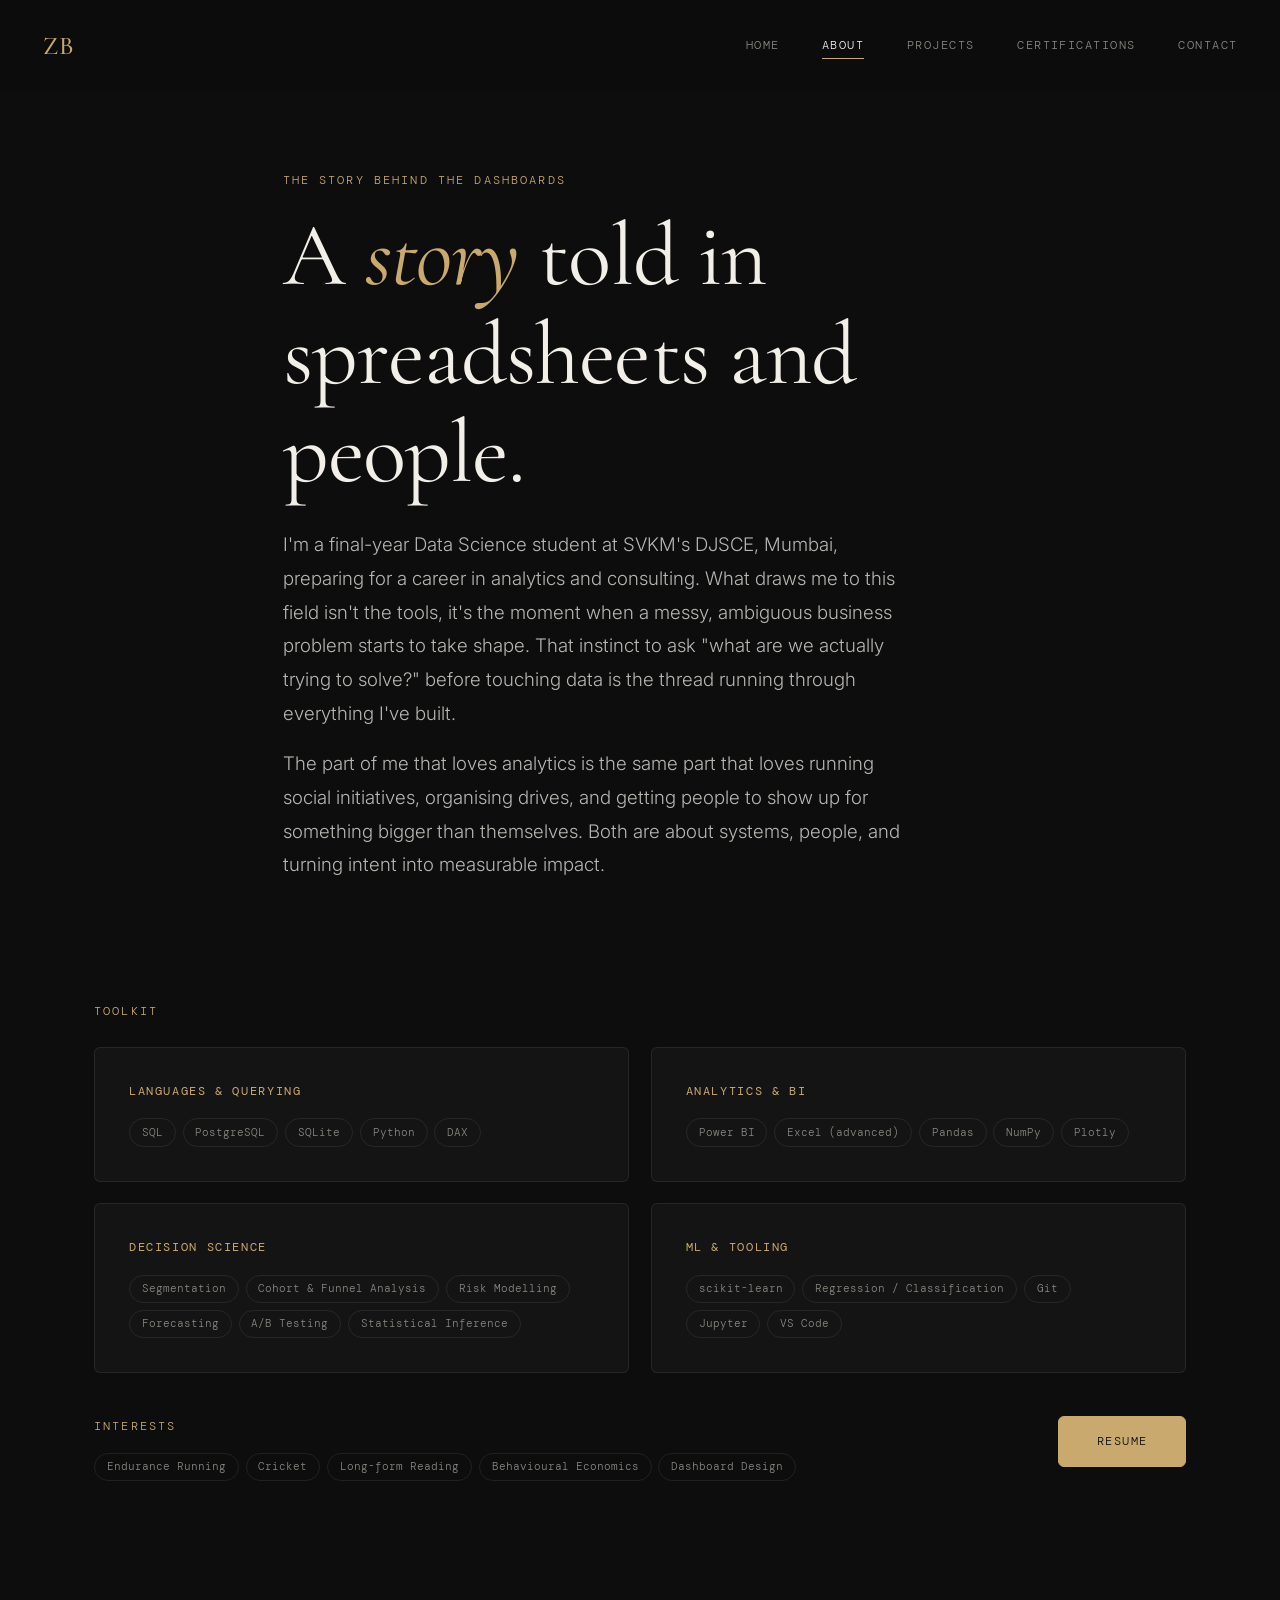
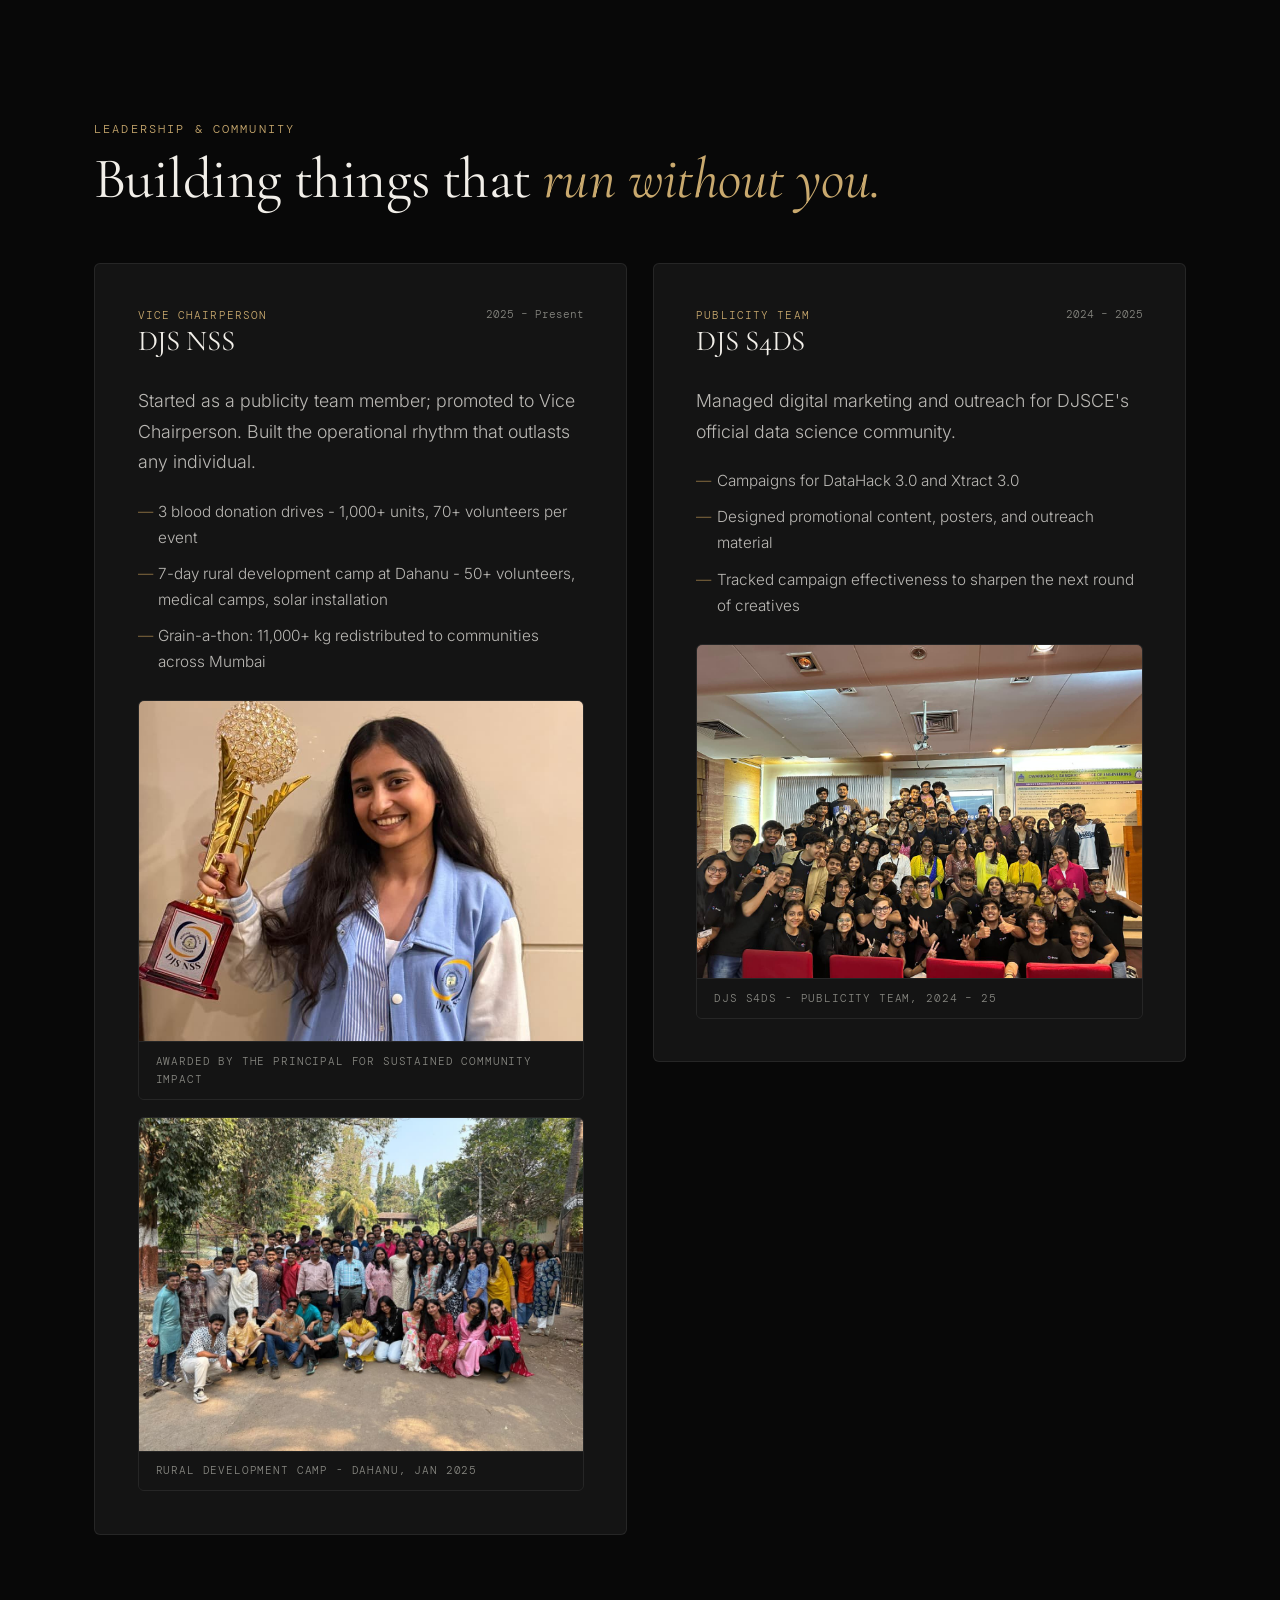
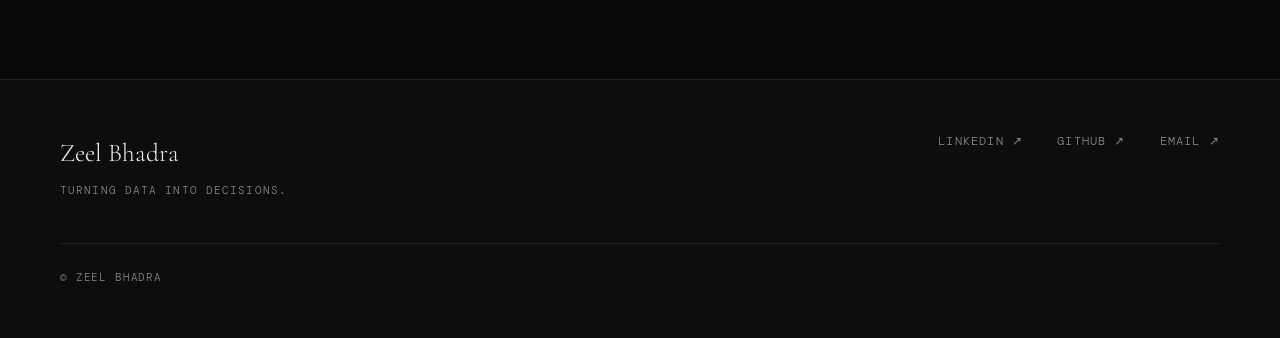
==== pages/about.html @ 563c3c5a "portfolio" ====
<!DOCTYPE html>
<html lang="en">
<head>
  <meta charset="UTF-8" />
  <meta name="viewport" content="width=device-width, initial-scale=1.0" />
  <title>About</title>
  <meta name="description" content="The story behind the dashboards — data analytics, consulting, and the people-side of leadership." />
  <link rel="preconnect" href="https://fonts.googleapis.com" />
  <link rel="preconnect" href="https://fonts.gstatic.com" crossorigin />
  <link href="https://fonts.googleapis.com/css2?family=Cormorant+Garamond:ital,wght@0,300;0,400;0,500;0,600;1,300;1,400&family=Inter:wght@300;400;500&family=DM+Mono:wght@300;400&display=swap" rel="stylesheet" />
  <link rel="stylesheet" href="../css/style.css" />
</head>
<body>

  <nav class="nav" id="nav">
    <a href="../index.html" class="nav-logo">ZB</a>
    <div class="nav-links">
      <a href="../index.html" class="nav-link">Home</a>
      <a href="about.html" class="nav-link active">About</a>
      <a href="projects.html" class="nav-link">Projects</a>
      <a href="certifications.html" class="nav-link">Certifications</a>
      <a href="contact.html" class="nav-link">Contact</a>
    </div>
    <button class="nav-toggle" id="navToggle" aria-label="Menu">
      <span></span><span></span><span></span>
    </button>
  </nav>

  <div class="mobile-menu" id="mobileMenu">
    <a href="../index.html">Home</a>
    <a href="about.html">About</a>
    <a href="projects.html">Projects</a>
    <a href="certifications.html">Certifications</a>
    <a href="contact.html">Contact</a>
  </div>

  <!-- PAGE HERO -->
  <div class="page-hero">
    <p class="eyebrow page-hero-eyebrow">The story behind the dashboards</p>
    <h1>A <em>story</em> told in<br/>spreadsheets and people.</h1>
    <p class="lead" style="margin-top:1.5rem;">I'm a final-year Data Science student at SVKM's DJSCE, Mumbai, preparing for a career in analytics and consulting. What draws me to this field isn't the tools, it's the moment when a messy, ambiguous business problem starts to take shape. That instinct to ask "what are we actually trying to solve?" before touching data is the thread running through everything I've built.</p>
    <p class="lead" style="margin-top:1rem;">The part of me that loves analytics is the same part that loves running social initiatives, organising drives, and getting people to show up for something bigger than themselves. Both are about systems, people, and turning intent into measurable impact.</p>
  </div>

  <!-- SKILLS -->
  <section class="section" style="padding-top:0;">
    <div class="container">

      <div class="skills-section-cards reveal">
        <p class="eyebrow" style="margin-bottom:1.5rem;">Toolkit</p>
        <div class="skills-cards-grid">
          <div class="skills-card">
            <h4 class="skills-card-title">Languages & Querying</h4>
            <div class="skill-tags">
              <span class="skill-tag">SQL</span>
              <span class="skill-tag">PostgreSQL</span>
              <span class="skill-tag">SQLite</span>
              <span class="skill-tag">Python</span>
              <span class="skill-tag">DAX</span>
            </div>
          </div>
          <div class="skills-card">
            <h4 class="skills-card-title">Analytics & BI</h4>
            <div class="skill-tags">
              <span class="skill-tag">Power BI</span>
              <span class="skill-tag">Excel (advanced)</span>
              <span class="skill-tag">Pandas</span>
              <span class="skill-tag">NumPy</span>
              <span class="skill-tag">Plotly</span>
            </div>
          </div>
          <div class="skills-card">
            <h4 class="skills-card-title">Decision Science</h4>
            <div class="skill-tags">
              <span class="skill-tag">Segmentation</span>
              <span class="skill-tag">Cohort & Funnel Analysis</span>
              <span class="skill-tag">Risk Modelling</span>
              <span class="skill-tag">Forecasting</span>
              <span class="skill-tag">A/B Testing</span>
              <span class="skill-tag">Statistical Inference</span>
            </div>
          </div>
          <div class="skills-card">
            <h4 class="skills-card-title">ML & Tooling</h4>
            <div class="skill-tags">
              <span class="skill-tag">scikit-learn</span>
              <span class="skill-tag">Regression / Classification</span>
              <span class="skill-tag">Git</span>
              <span class="skill-tag">Jupyter</span>
              <span class="skill-tag">VS Code</span>
            </div>
          </div>
        </div>
      </div>

      <!-- INTERESTS + RESUME -->
      <div class="about-interests-row reveal" style="margin-top:2.5rem;">
        <div>
          <p class="eyebrow" style="margin-bottom:1rem;">Interests</p>
          <div class="skill-tags">
            <span class="skill-tag">Endurance Running</span>
            <span class="skill-tag">Cricket</span>
            <span class="skill-tag">Long-form Reading</span>
            <span class="skill-tag">Behavioural Economics</span>
            <span class="skill-tag">Dashboard Design</span>
          </div>
        </div>
        <div class="about-resume-inline">
          <a href="../assets/zeel_resume_zs_daa.pdf" download class="btn-primary">Resume</a>
        </div>
      </div>

    </div>
  </section>

  <!-- LEADERSHIP -->
  <section class="section section-dark">
    <div class="container">
      <p class="eyebrow" style="margin-bottom:0.5rem;">Leadership & Community</p>
      <h2 style="margin-bottom:3rem;">Building things that <em>run without you.</em></h2>

      <!-- NSS + S4DS SIDE BY SIDE -->
      <div class="leadership-side-by-side reveal">

        <!-- NSS -->
        <div class="leadership-card">
          <div class="leadership-card-header">
            <div>
              <div class="leadership-role">Vice Chairperson</div>
              <h3>DJS NSS</h3>
            </div>
            <span class="leadership-period">2025 – Present</span>
          </div>
          <p style="margin-bottom:1.25rem;">Started as a publicity team member; promoted to Vice Chairperson. Built the operational rhythm that outlasts any individual.</p>
          <ul>
            <li>3 blood donation drives - 1,000+ units, 70+ volunteers per event</li>
            <li>7-day rural development camp at Dahanu - 50+ volunteers, medical camps, solar installation</li>
            <li>Grain-a-thon: 11,000+ kg redistributed to communities across Mumbai</li>
          </ul>
          <div class="leadership-photo-wrap" style="margin-top:1.5rem;">
            <img src="../assets/award_nss.jpg" alt="NSS Award" class="leadership-photo" onerror="this.parentElement.style.display='none'" />
            <p class="leadership-photo-caption">Awarded by the Principal for sustained community impact</p>
          </div>
          <div class="leadership-photo-wrap" style="margin-top:1rem;">
            <img src="../assets/nss_group.jpg" alt="NSS Camp, Dahanu" class="leadership-photo" onerror="this.parentElement.style.display='none'" />
            <p class="leadership-photo-caption">Rural development camp - Dahanu, Jan 2025</p>
          </div>
        </div>

        <!-- S4DS -->
        <div class="leadership-card">
          <div class="leadership-card-header">
            <div>
              <div class="leadership-role">Publicity Team</div>
              <h3>DJS S4DS</h3>
            </div>
            <span class="leadership-period">2024 – 2025</span>
          </div>
          <p style="margin-bottom:1.25rem;">Managed digital marketing and outreach for DJSCE's official data science community.</p>
          <ul>
            <li>Campaigns for DataHack 3.0 and Xtract 3.0</li>
            <li>Designed promotional content, posters, and outreach material</li>
            <li>Tracked campaign effectiveness to sharpen the next round of creatives</li>
          </ul>
          <div class="leadership-photo-wrap" style="margin-top:1.5rem;">
            <img src="../assets/s4ds_group.jpg" alt="DJS S4DS Team" class="leadership-photo" onerror="this.parentElement.style.display='none'" />
            <p class="leadership-photo-caption">DJS S4DS - Publicity team, 2024 – 25</p>
          </div>
        </div>

      </div>
    </div>
  </section>

  <!-- FOOTER -->
  <footer class="footer">
    <div class="footer-inner">
      <div class="footer-left">
        <p class="footer-logo">Zeel Bhadra</p>
        <p class="footer-tagline">Turning data into decisions.</p>
      </div>
      <div class="footer-links">
        <a href="https://linkedin.com/in/zeelbhadra" target="_blank">LinkedIn ↗</a>
        <a href="https://github.com/zeelbhadra" target="_blank">GitHub ↗</a>
        <a href="mailto:zeelbhadra999@gmail.com">Email ↗</a>
      </div>
    </div>
    <p class="footer-copy">© Zeel Bhadra</p>
  </footer>

  <script src="../js/main.js"></script>
</body>
</html>
---- css/style.css ----
/* ===================================
   ZEEL BHADRA — PORTFOLIO STYLESHEET
   Design: Dark editorial, Cormorant serif headlines, DM Sans body
   Signature: Animated text underline strokes + floating stat tags
   =================================== */

/* --- RESET & ROOT --- */
*, *::before, *::after { box-sizing: border-box; margin: 0; padding: 0; }
:root {
  --bg:        #0d0d0d;
  --bg-card:   #141414;
  --bg-dark:   #080808;
  --surface:   #1a1a1a;
  --border:    rgba(255,255,255,0.08);
  --border-md: rgba(255,255,255,0.14);
  --gold:      #c9a96e;
  --gold-dim:  #8a6f42;
  --white:     #f2efe9;
  --muted:     #888882;
  --accent:    #c9a96e;
  --ff-serif:  'Cormorant Garamond', Georgia, serif;
  --ff-sans:   'DM Sans', system-ui, sans-serif;
  --ff-mono:   'DM Mono', monospace;
  --r:         6px;
  --transition: 0.35s cubic-bezier(0.4,0,0.2,1);
}
html { scroll-behavior: smooth; font-size: 16px; }
body {
  background: var(--bg);
  color: var(--white);
  font-family: var(--ff-sans);
  font-weight: 300;
  line-height: 1.7;
  overflow-x: hidden;
}
a { color: inherit; text-decoration: none; }
img { max-width: 100%; display: block; }
em { font-style: italic; color: var(--gold); }

/* --- SCROLLBAR --- */
::-webkit-scrollbar { width: 4px; }
::-webkit-scrollbar-track { background: var(--bg); }
::-webkit-scrollbar-thumb { background: var(--gold-dim); border-radius: 2px; }

/* --- TYPOGRAPHY --- */
h1, h2, h3 { font-family: var(--ff-serif); font-weight: 400; line-height: 1.1; letter-spacing: -0.01em; }
h1 { font-size: clamp(3.2rem, 7vw, 6rem); }
h2 { font-size: clamp(2rem, 4.5vw, 3.8rem); }
h3 { font-size: clamp(1.2rem, 2.5vw, 1.7rem); }
p { font-size: 1rem; color: rgba(242,239,233,0.75); }
.eyebrow {
  font-family: var(--ff-mono);
  font-size: 0.7rem;
  letter-spacing: 0.18em;
  text-transform: uppercase;
  color: var(--gold);
  margin-bottom: 1rem;
}

/* --- LAYOUT --- */
.container { max-width: 1160px; margin: 0 auto; padding: 0 2rem; }
.section { padding: 7rem 0; }
.section-dark { background: var(--bg-dark); }
.section-header { margin-bottom: 4rem; }
.section-title { margin-top: 0.5rem; }
.section-cta { text-align: center; margin-top: 3.5rem; }

/* --- NAV --- */
.nav {
  position: fixed; top: 0; left: 0; right: 0; z-index: 100;
  display: flex; align-items: center; justify-content: space-between;
  padding: 1.4rem 2.5rem;
  background: rgba(13,13,13,0.85);
  backdrop-filter: blur(12px);
  border-bottom: 1px solid transparent;
  transition: border-color var(--transition), background var(--transition);
}
.nav.scrolled { border-bottom-color: var(--border); }
.nav-logo {
  font-family: var(--ff-serif);
  font-size: 1.5rem;
  letter-spacing: 0.05em;
  color: var(--gold);
  font-weight: 500;
}
.nav-links { display: flex; gap: 2.5rem; align-items: center; }
.nav-link {
  font-family: var(--ff-mono);
  font-size: 0.72rem;
  letter-spacing: 0.12em;
  text-transform: uppercase;
  color: var(--muted);
  transition: color var(--transition);
  position: relative;
}
.nav-link::after {
  content: '';
  position: absolute; bottom: -3px; left: 0; right: 0;
  height: 1px; background: var(--gold);
  transform: scaleX(0); transform-origin: left;
  transition: transform var(--transition);
}
.nav-link:hover, .nav-link.active { color: var(--white); }
.nav-link:hover::after, .nav-link.active::after { transform: scaleX(1); }
.nav-toggle { display: none; flex-direction: column; gap: 5px; background: none; border: none; cursor: pointer; padding: 4px; }
.nav-toggle span { display: block; width: 22px; height: 1px; background: var(--white); transition: var(--transition); }

/* MOBILE MENU */
.mobile-menu {
  display: none; flex-direction: column; gap: 0;
  position: fixed; top: 64px; left: 0; right: 0; z-index: 99;
  background: var(--bg); border-bottom: 1px solid var(--border);
  padding: 1rem 2.5rem 2rem;
  transform: translateY(-120%); transition: transform var(--transition);
}
.mobile-menu.open { transform: translateY(0); display: flex; }
.mobile-menu a {
  font-family: var(--ff-mono); font-size: 0.8rem; letter-spacing: 0.12em;
  text-transform: uppercase; color: var(--muted);
  padding: 1rem 0; border-bottom: 1px solid var(--border);
  transition: color var(--transition);
}
.mobile-menu a:hover { color: var(--white); }

/* --- BUTTONS --- */
.btn-primary, .btn-ghost {
  display: inline-block; padding: 0.85rem 2.2rem;
  font-family: var(--ff-mono); font-size: 0.72rem;
  letter-spacing: 0.12em; text-transform: uppercase;
  transition: all var(--transition); border-radius: var(--r);
  cursor: pointer;
}
.btn-primary {
  background: var(--gold); color: var(--bg);
  border: 1px solid var(--gold);
}
.btn-primary:hover { background: transparent; color: var(--gold); }
.btn-ghost {
  background: transparent; color: var(--white);
  border: 1px solid var(--border-md);
}
.btn-ghost:hover { border-color: var(--gold); color: var(--gold); }

/* --- HERO --- */
.hero {
  min-height: 100vh;
  display: grid;
  grid-template-columns: 1fr auto;
  grid-template-rows: 1fr auto;
  align-items: center;
  padding: 8rem 2.5rem 5rem;
  max-width: 1260px;
  margin: 0 auto;
  gap: 0 5rem;
  position: relative;
}
.hero-content {
  max-width: 640px;
  animation: fadeUp 0.9s ease both;
}
.hero-eyebrow { margin-bottom: 1.5rem; }
.hero-title { margin-bottom: 1.5rem; color: var(--white); }
.hero-title em { font-style: italic; color: var(--gold); }
.hero-sub { font-size: 1.05rem; max-width: 520px; margin-bottom: 2.5rem; line-height: 1.75; }
.hero-cta { display: flex; gap: 1rem; flex-wrap: wrap; }

.hero-image-wrap {
  position: relative;
  animation: fadeUp 1.1s 0.15s ease both;
}
.hero-photo-frame {
  width: 320px !important;
  height: 320px !important;
  border-radius: 50% !important;
  border: 2px solid var(--gold-dim);
  overflow: hidden;
}

.hero-photo {
  width: 100% !important;
  height: 100% !important;
  object-fit: cover;
  object-position: center 40%;
}
.photo-placeholder {
  display: none;
  flex-direction: column; align-items: center; justify-content: center;
  height: 100%; gap: 0.75rem;
}
.photo-placeholder span {
  font-family: var(--ff-serif); font-size: 3rem; color: var(--gold-dim);
}
.photo-placeholder p {
  font-family: var(--ff-mono); font-size: 0.65rem; letter-spacing: 0.1em;
  text-align: center; color: var(--muted); text-transform: uppercase;
}

/* floating tags */
.hero-tag {
  position: absolute;
  font-family: var(--ff-mono); font-size: 0.62rem;
  letter-spacing: 0.1em; text-transform: uppercase;
  background: var(--bg-card); border: 1px solid var(--border-md);
  padding: 0.4rem 0.8rem; border-radius: 100px; white-space: nowrap;
  color: var(--muted);
}
.tag-1 { top: -16px; right: 30px; animation: float 3s ease-in-out infinite; }
.tag-2 { bottom: 60px; right: -20px; animation: float 3.5s 0.5s ease-in-out infinite; }
.tag-3 { bottom: -16px; left: 20px; animation: float 4s 1s ease-in-out infinite; }

/* scroll indicator */
.hero-scroll {
  grid-column: 1 / -1;
  display: flex; align-items: center; gap: 1rem;
  font-family: var(--ff-mono); font-size: 0.62rem;
  letter-spacing: 0.15em; text-transform: uppercase; color: var(--muted);
  padding-top: 2rem;
  animation: fadeIn 1.5s 0.8s ease both;
}
.scroll-line { width: 60px; height: 1px; background: var(--border-md); }

/* --- PILLARS --- */
.pillars { display: grid; grid-template-columns: repeat(3, 1fr); gap: 2rem; }
.pillar {
  padding: 2.5rem; border: 1px solid var(--border);
  border-radius: var(--r); background: var(--bg-card);
  transition: border-color var(--transition), transform var(--transition);
}
.pillar:hover { border-color: var(--gold-dim); transform: translateY(-4px); }
.pillar-icon {
  font-size: 1.8rem; color: var(--gold); margin-bottom: 1.2rem; display: block;
}
.pillar h3 { font-size: 1.2rem; margin-bottom: 0.75rem; color: var(--white); }
.pillar p { font-size: 0.9rem; }

/* --- PROJECTS GRID --- */
.projects-grid { display: grid; grid-template-columns: 1fr 1fr; gap: 1.5rem; }
.project-card {
  padding: 2.5rem; border: 1px solid var(--border);
  border-radius: var(--r); background: var(--bg-card);
  transition: border-color var(--transition), transform var(--transition);
  display: flex; flex-direction: column; gap: 1rem;
}
.project-card:hover { border-color: var(--gold-dim); transform: translateY(-3px); }
.project-card.featured {
  grid-column: 1 / -1;
  display: grid; grid-template-columns: 1fr 1fr;
  gap: 2rem;
  border-color: var(--gold-dim);
}
.project-card.featured > * { align-self: start; }
.project-card.featured h3 { grid-column: 1; font-size: 1.8rem; }
.project-card.featured p { grid-column: 1; }
.project-meta { display: flex; justify-content: space-between; align-items: center; flex-wrap: wrap; gap: 0.5rem; grid-column: 1 / -1; }
.project-tag {
  font-family: var(--ff-mono); font-size: 0.6rem; letter-spacing: 0.12em;
  text-transform: uppercase; color: var(--gold); border: 1px solid var(--gold-dim);
  padding: 0.25rem 0.6rem; border-radius: 100px;
}
.project-year { font-family: var(--ff-mono); font-size: 0.65rem; color: var(--muted); }
.project-card h3 { color: var(--white); }
.project-tools { display: flex; flex-wrap: wrap; gap: 0.5rem; }
.project-tools span {
  font-family: var(--ff-mono); font-size: 0.62rem; padding: 0.2rem 0.6rem;
  background: var(--surface); border-radius: 4px; color: var(--muted);
}
.project-links { display: flex; gap: 1rem; margin-top: auto; }
.project-link {
  font-family: var(--ff-mono); font-size: 0.7rem; letter-spacing: 0.08em;
  color: var(--gold); text-transform: uppercase;
  transition: opacity var(--transition);
}
.project-link:hover { opacity: 0.7; }

/* --- FOOTER --- */
.footer {
  border-top: 1px solid var(--border);
  padding: 3rem 2.5rem;
}
.footer-inner {
  max-width: 1160px; margin: 0 auto;
  display: flex; justify-content: space-between; align-items: flex-start;
  flex-wrap: wrap; gap: 2rem; margin-bottom: 2.5rem;
}
.footer-logo { font-family: var(--ff-serif); font-size: 1.5rem; color: var(--white); }
.footer-tagline { font-family: var(--ff-mono); font-size: 0.65rem; letter-spacing: 0.1em; text-transform: uppercase; color: var(--muted); margin-top: 0.4rem; }
.footer-links { display: flex; gap: 2rem; }
.footer-links a {
  font-family: var(--ff-mono); font-size: 0.7rem; letter-spacing: 0.1em;
  text-transform: uppercase; color: var(--muted);
  transition: color var(--transition);
}
.footer-links a:hover { color: var(--gold); }
.footer-copy {
  max-width: 1160px; margin: 0 auto;
  font-family: var(--ff-mono); font-size: 0.62rem; letter-spacing: 0.08em;
  text-transform: uppercase; color: var(--muted);
  border-top: 1px solid var(--border); padding-top: 1.5rem;
}

/* --- ABOUT PAGE --- */
.page-hero {
  padding: 10rem 2.5rem 5rem;
  max-width: 800px; margin: 0 auto;
}
.page-hero-eyebrow { margin-bottom: 1rem; }
.page-hero h1 { margin-bottom: 1.5rem; }
.page-hero .lead { font-size: 1.1rem; line-height: 1.8; max-width: 640px; }

.about-grid { display: grid; grid-template-columns: 2fr 1fr; gap: 4rem; align-items: start; }
.about-body p { margin-bottom: 1.5rem; font-size: 1rem; line-height: 1.8; }
.about-aside { position: sticky; top: 100px; }
.skills-block { margin-bottom: 2.5rem; }
.skills-block h4 {
  font-family: var(--ff-mono); font-size: 0.65rem; letter-spacing: 0.12em;
  text-transform: uppercase; color: var(--gold); margin-bottom: 0.75rem;
}
.skill-tags { display: flex; flex-wrap: wrap; gap: 0.4rem; }
.skill-tag {
  font-family: var(--ff-mono); font-size: 0.62rem; padding: 0.25rem 0.7rem;
  border: 1px solid var(--border); border-radius: 100px; color: var(--muted);
  transition: border-color var(--transition), color var(--transition);
}
.skill-tag:hover { border-color: var(--gold-dim); color: var(--white); }

.leadership-section { margin-top: 2rem; }
.leadership-card {
  padding: 2.5rem; border: 1px solid var(--border);
  border-radius: var(--r); background: var(--bg-card); margin-bottom: 1.5rem;
}
.leadership-card-header { display: flex; justify-content: space-between; align-items: flex-start; margin-bottom: 1rem; flex-wrap: wrap; gap: 0.5rem; }
.leadership-role { font-family: var(--ff-mono); font-size: 0.65rem; letter-spacing: 0.1em; text-transform: uppercase; color: var(--gold); }
.leadership-period { font-family: var(--ff-mono); font-size: 0.62rem; color: var(--muted); }
.leadership-card h3 { margin-bottom: 0.75rem; }
.leadership-card ul { list-style: none; display: flex; flex-direction: column; gap: 0.6rem; }
.leadership-card ul li { font-size: 0.9rem; padding-left: 1.2rem; position: relative; color: rgba(242,239,233,0.75); }
.leadership-card ul li::before { content: '—'; position: absolute; left: 0; color: var(--gold-dim); }

/* --- PROJECTS PAGE --- */
.projects-full { padding: 6rem 0; }
.projects-full-grid { display: grid; gap: 2rem; }
.project-full-card {
  padding: 3rem; border: 1px solid var(--border);
  border-radius: var(--r); background: var(--bg-card);
  display: grid; grid-template-columns: 1fr auto;
  gap: 1.5rem; align-items: start;
  transition: border-color var(--transition);
}
.project-full-card:hover { border-color: var(--border-md); }
.project-full-left { display: flex; flex-direction: column; gap: 1rem; }
.project-impact {
  display: flex; flex-wrap: wrap; gap: 1rem; margin-top: 0.5rem;
}
.impact-badge {
  font-family: var(--ff-mono); font-size: 0.65rem; letter-spacing: 0.08em;
  padding: 0.5rem 1rem; background: rgba(201,169,110,0.08);
  border: 1px solid var(--gold-dim); border-radius: var(--r);
  color: var(--gold);
}
.project-full-links { display: flex; flex-direction: column; gap: 0.75rem; align-items: flex-end; }

/* --- CERTIFICATIONS PAGE --- */
.certs-grid { display: grid; grid-template-columns: repeat(auto-fit, minmax(320px, 1fr)); gap: 1.5rem; }
.cert-card {
  padding: 2.5rem; border: 1px solid var(--border);
  border-radius: var(--r); background: var(--bg-card);
  display: flex; flex-direction: column; gap: 1rem;
  transition: border-color var(--transition), transform var(--transition);
}
.cert-card:hover { border-color: var(--gold-dim); transform: translateY(-3px); }
.cert-issuer {
  font-family: var(--ff-mono); font-size: 0.6rem; letter-spacing: 0.14em;
  text-transform: uppercase; color: var(--gold);
}
.cert-card h3 { font-size: 1.3rem; color: var(--white); }
.cert-date { font-family: var(--ff-mono); font-size: 0.62rem; color: var(--muted); }
.cert-tasks { display: flex; flex-direction: column; gap: 0.4rem; margin-top: 0.5rem; }
.cert-tasks li {
  font-size: 0.85rem; color: rgba(242,239,233,0.65);
  padding-left: 1rem; position: relative; list-style: none;
}
.cert-tasks li::before { content: '✓'; position: absolute; left: 0; color: var(--gold); font-size: 0.7rem; }
.cert-verify {
  font-family: var(--ff-mono); font-size: 0.6rem; letter-spacing: 0.08em;
  color: var(--muted); margin-top: auto; word-break: break-all;
}

/* --- CONTACT PAGE --- */
.contact-wrap {
  display: grid; grid-template-columns: 1fr 1fr;
  gap: 5rem; align-items: start;
}
.contact-info { display: flex; flex-direction: column; gap: 1.5rem; margin-top: 2rem; }
.contact-item {
  display: flex; gap: 1rem; align-items: center;
  padding: 1.2rem 1.5rem; border: 1px solid var(--border);
  border-radius: var(--r); background: var(--bg-card);
  transition: border-color var(--transition);
}
.contact-item:hover { border-color: var(--gold-dim); }
.contact-icon { font-size: 1.2rem; }
.contact-item-body strong { display: block; color: var(--white); font-size: 0.85rem; font-weight: 500; }
.contact-item-body a, .contact-item-body span { font-family: var(--ff-mono); font-size: 0.72rem; color: var(--muted); }
.contact-form { display: flex; flex-direction: column; gap: 1.2rem; }
.form-group { display: flex; flex-direction: column; gap: 0.4rem; }
.form-group label {
  font-family: var(--ff-mono); font-size: 0.65rem; letter-spacing: 0.1em;
  text-transform: uppercase; color: var(--muted);
}
.form-group input, .form-group textarea {
  background: var(--bg-card); border: 1px solid var(--border);
  border-radius: var(--r); padding: 0.85rem 1rem;
  color: var(--white); font-family: var(--ff-sans); font-size: 0.95rem;
  transition: border-color var(--transition); resize: vertical;
  outline: none;
}
.form-group input:focus, .form-group textarea:focus { border-color: var(--gold-dim); }
.form-group textarea { min-height: 140px; }

/* --- ANIMATIONS --- */
@keyframes fadeUp {
  from { opacity: 0; transform: translateY(28px); }
  to   { opacity: 1; transform: translateY(0); }
}
@keyframes fadeIn {
  from { opacity: 0; } to { opacity: 1; }
}
@keyframes float {
  0%, 100% { transform: translateY(0); }
  50% { transform: translateY(-8px); }
}

.reveal {
  opacity: 0; transform: translateY(24px);
  transition: opacity 0.7s ease, transform 0.7s ease;
}
.reveal.visible { opacity: 1; transform: translateY(0); }

/* --- RESPONSIVE --- */
@media (max-width: 900px) {
  .hero { grid-template-columns: 1fr; justify-items: center; text-align: center; gap: 3rem; padding: 7rem 1.5rem 4rem; }
  .hero-sub { margin: 0 auto 2.5rem; }
  .hero-cta { justify-content: center; }
  .hero-image-wrap { order: -1; }
  .hero-photo-frame { width: 240px; height: 300px; }
  .tag-2 { right: -10px; }
  .pillars { grid-template-columns: 1fr; }
  .projects-grid { grid-template-columns: 1fr; }
  .project-card.featured { grid-template-columns: 1fr; }
  .about-teaser { grid-template-columns: 1fr; gap: 3rem; }
  .about-grid { grid-template-columns: 1fr; }
  .about-aside { position: static; }
  .contact-wrap { grid-template-columns: 1fr; gap: 3rem; }
  .project-full-card { grid-template-columns: 1fr; }
  .project-full-links { align-items: flex-start; flex-direction: row; flex-wrap: wrap; }
  .stat { padding: 1.5rem 2rem; }
  .stat-divider { display: none; }
  .nav-links { display: none; }
  .nav-toggle { display: flex; }
}

@media (max-width: 600px) {
  .section { padding: 4rem 0; }
  .hero-photo-frame { width: 200px; height: 250px; }
  .stats-bar { flex-direction: column; }
  .certs-grid { grid-template-columns: 1fr; }
}

@media (prefers-reduced-motion: reduce) {
  *, *::before, *::after { animation-duration: 0.01ms !important; transition-duration: 0.01ms !important; }
}


:root {
  --ff-sans: 'Inter', system-ui, sans-serif;
}

/* --- Larger base font --- */
html { font-size: 17px; }
p { font-size: 1.05rem; }

/* --- SKILLS CARDS GRID (toolkit section) --- */
.skills-cards-grid {
  display: grid;
  grid-template-columns: repeat(2, 1fr);
  gap: 1.25rem;
}
.skills-card {
  padding: 2rem;
  border: 1px solid var(--border);
  border-radius: var(--r);
  background: var(--bg-card);
  transition: border-color var(--transition), transform var(--transition);
}
.skills-card:hover {
  border-color: var(--gold-dim);
  transform: translateY(-3px);
}
.skills-card-title {
  font-family: var(--ff-mono);
  font-size: 0.68rem;
  letter-spacing: 0.14em;
  text-transform: uppercase;
  color: var(--gold);
  margin-bottom: 1rem;
  font-weight: 400;
}
.skills-section-cards { margin-top: 2rem; }


/* --- LEADERSHIP PHOTOS --- */
.leadership-photo-wrap {
  margin-top: 1.25rem;
  border-radius: var(--r);
  overflow: hidden;
  border: 1px solid var(--border);
}
.leadership-photo {
  width: 100%;
  max-height: 340px;
  object-fit: cover;
  object-position: center 30%;
  display: block;
}
.leadership-photo-caption {
  font-family: var(--ff-mono);
  font-size: 0.62rem;
  letter-spacing: 0.08em;
  color: var(--muted);
  padding: 0.6rem 1rem;
  background: var(--bg-card);
  border-top: 1px solid var(--border);
  text-transform: uppercase;
}

/* --- PROJECT IMAGE PLACEHOLDERS --- */
.project-image-wrap {
  width:fit-content;
  overflow: hidden;
  border-radius: var(--r);
  border: 1px solid var(--border);
  background: var(--surface);
  margin: 1.5rem 0;
}


.project-img-placeholder {
  display: flex;
  flex-direction: column;
  align-items: center;
  justify-content: center;
  height:max-content;
  gap: 0.5rem;
  background: var(--surface);
}
/* When a real image is placed, it replaces the placeholder */
.project-image-wrap img {
  width:max-content;
  height: auto;
  max-height:max-content;
  object-fit: cover;
  object-position: top left;
  display: block;
}


/* --- RESUME DOWNLOAD BLOCK --- */
.resume-download-block {
  padding: 1.5rem 2rem;
  border: 1px solid var(--border-md);
  border-radius: var(--r);
  background: var(--bg-card);
  display: flex;
  align-items: center;
  justify-content: space-between;
  gap: 1rem;
  flex-wrap: wrap;
}
.resume-download-block::before {
  content: "Resume";
  font-family: var(--ff-mono);
  font-size: 0.65rem;
  letter-spacing: 0.14em;
  text-transform: uppercase;
  color: var(--gold);
  flex: 1;
}

/* --- Responsive skills cards --- */
@media (max-width: 700px) {
  .skills-cards-grid { grid-template-columns: 1fr; }
}

/* --- ABOUT PAGE: interests + resume row --- */
.about-interests-row {
  display: flex;
  justify-content: space-between;
  align-items: flex-start;
  gap: 2rem;
  flex-wrap: wrap;
}
.about-resume-inline {
  flex-shrink: 0;
  text-align: right;
}

/* --- LEADERSHIP: NSS + S4DS side by side --- */
.leadership-side-by-side {
  display: grid;
  grid-template-columns: 1fr 1fr;
  gap: 1.5rem;
  align-items: start;
}

@media (max-width: 900px) {
  .leadership-side-by-side {
    grid-template-columns: 1fr;
  }
  .about-resume-inline {
    text-align: left;
  }
}
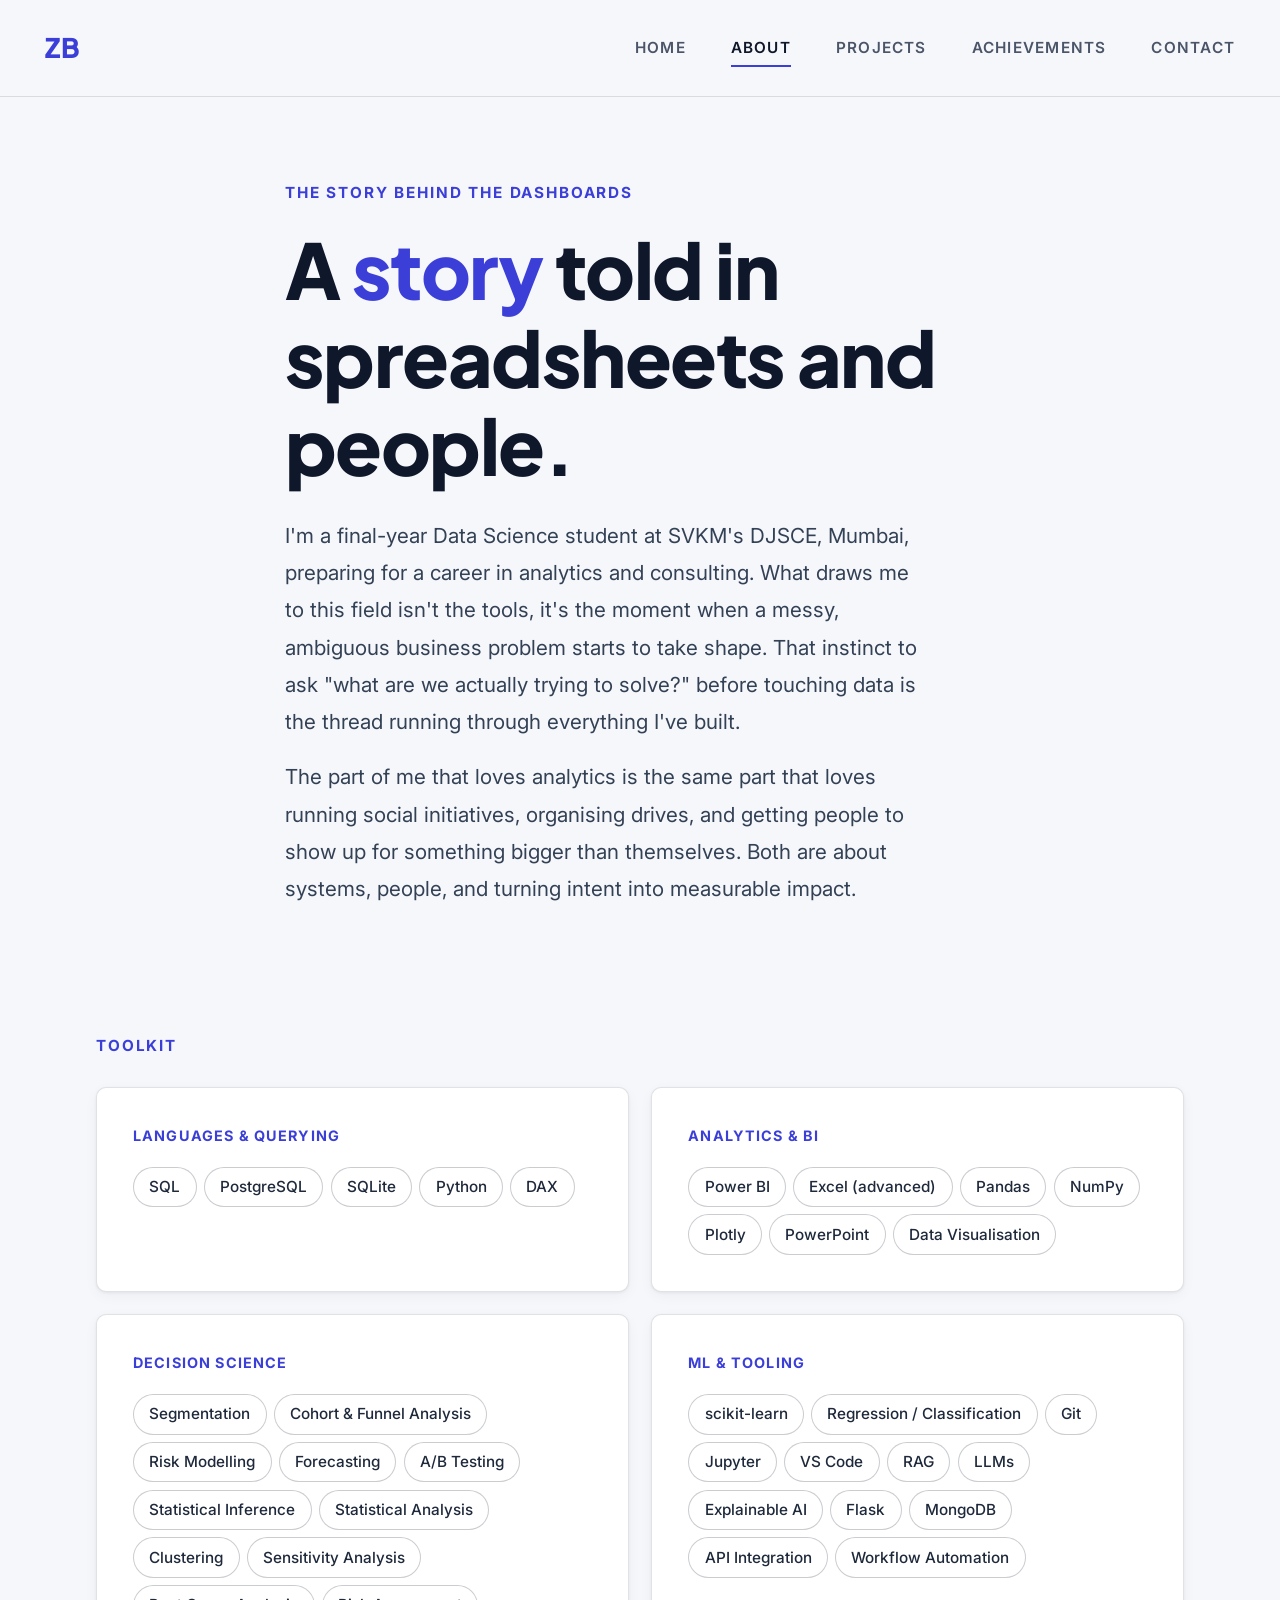
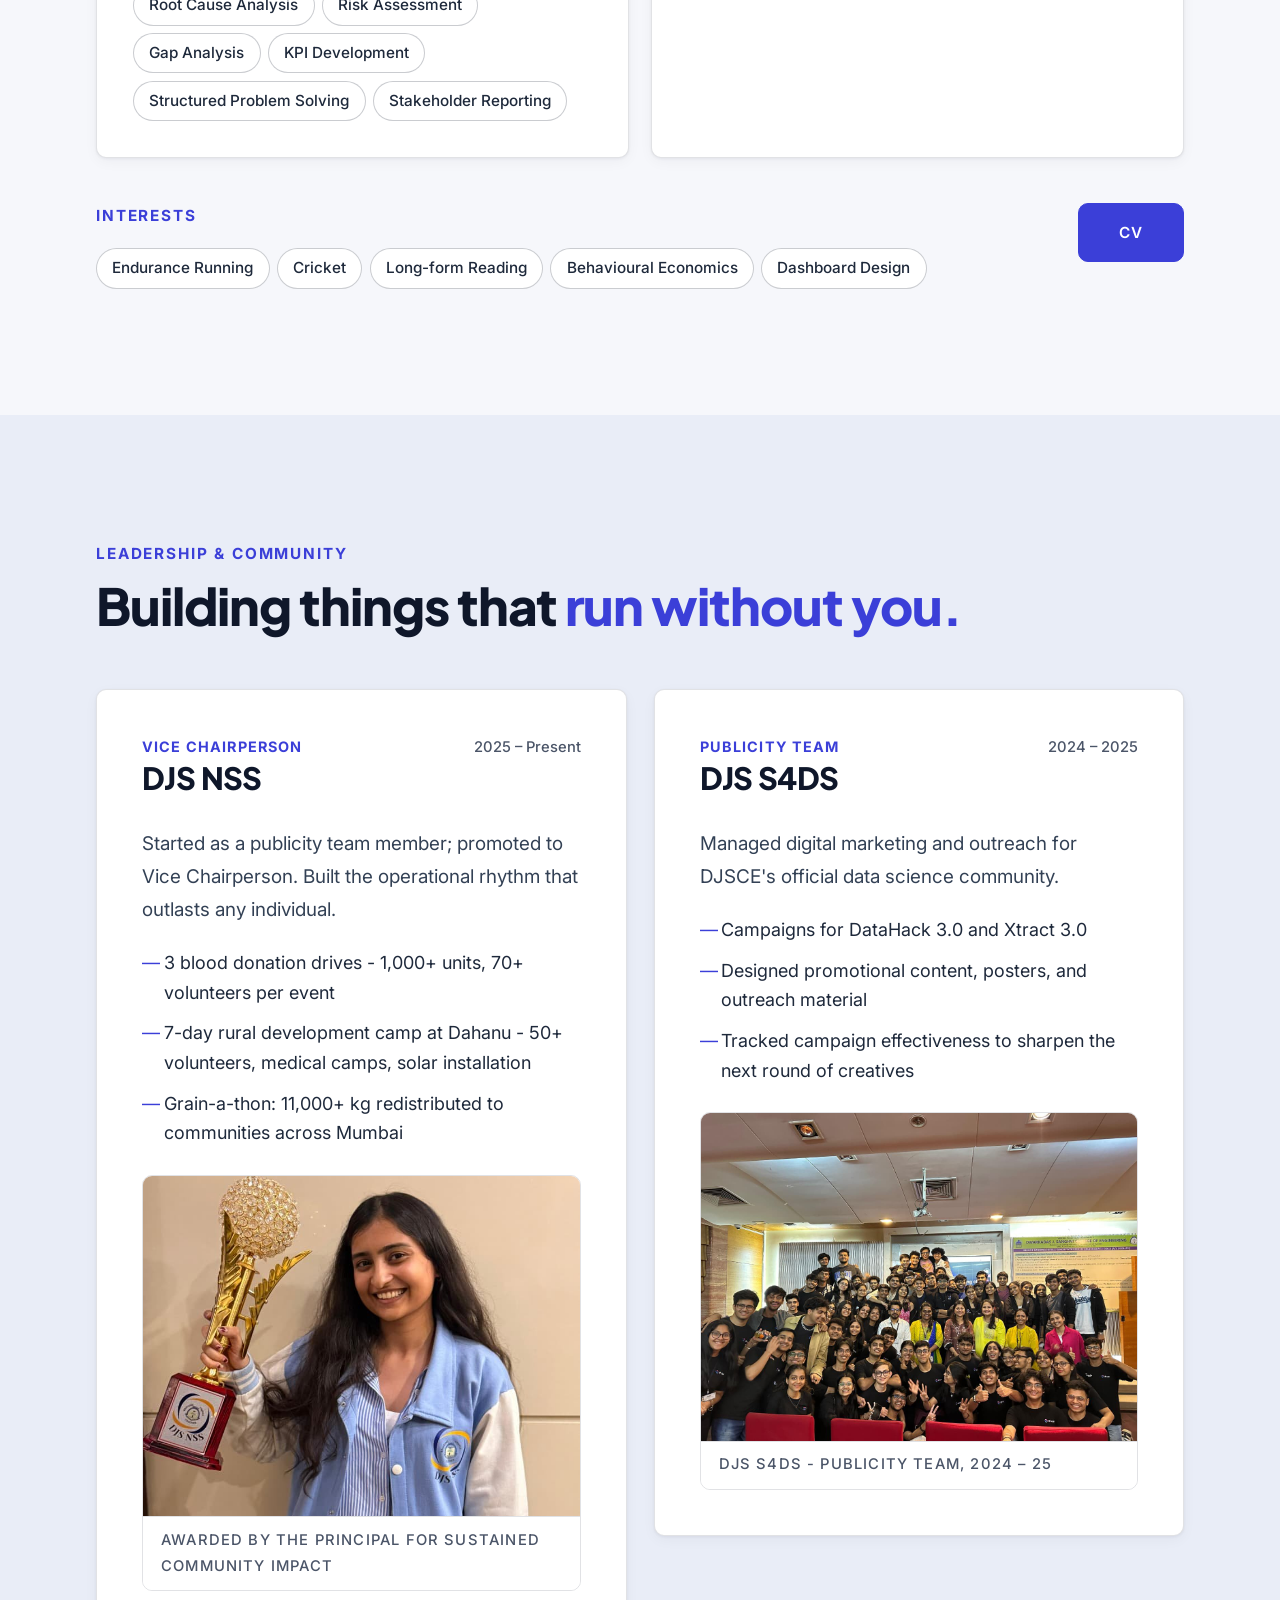
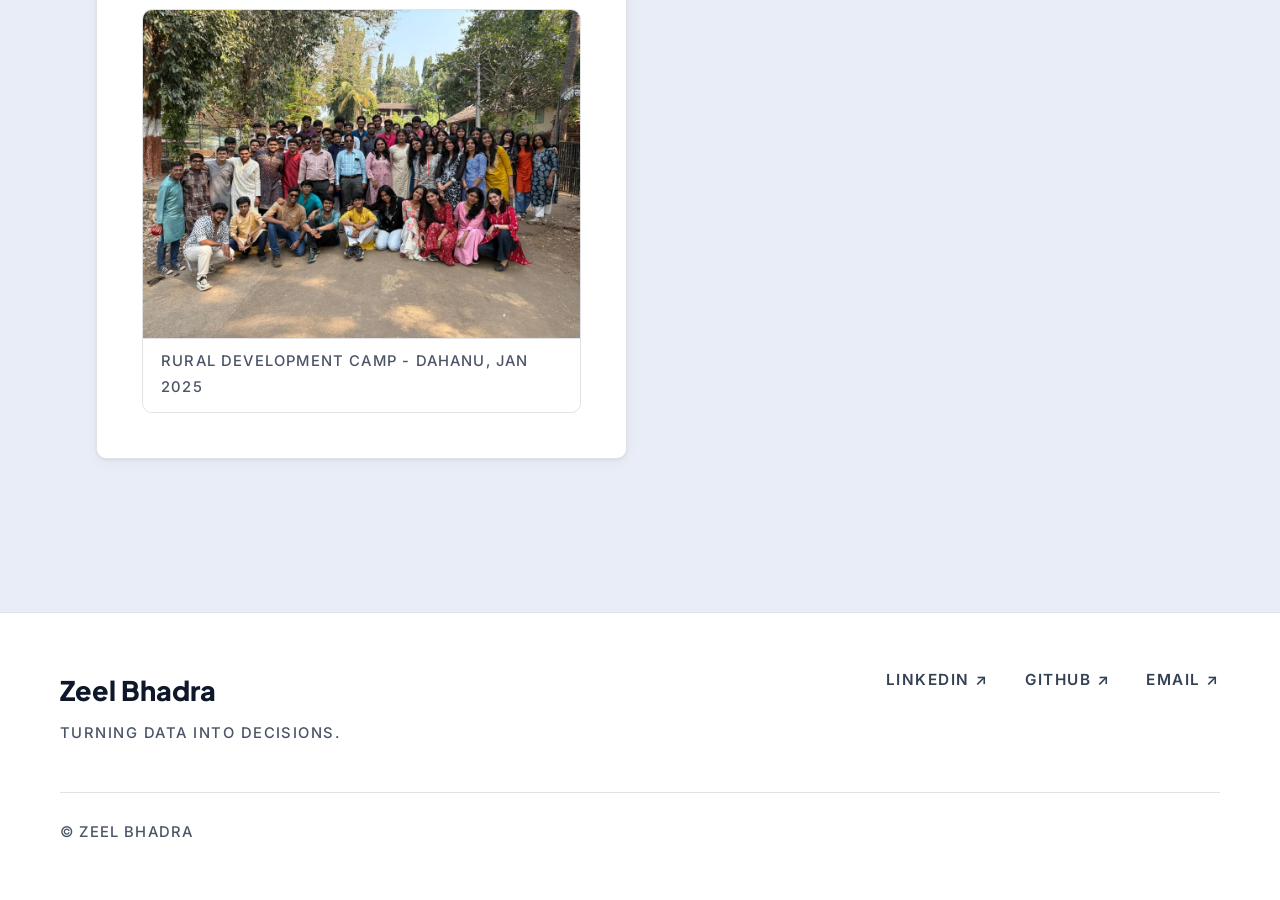
==== commit 2d0b6f96: "minor UI changes" ====
--- a/pages/about.html
+++ b/pages/about.html
@@ -7,7 +7,7 @@
   <meta name="description" content="The story behind the dashboards — data analytics, consulting, and the people-side of leadership." />
   <link rel="preconnect" href="https://fonts.googleapis.com" />
   <link rel="preconnect" href="https://fonts.gstatic.com" crossorigin />
-  <link href="https://fonts.googleapis.com/css2?family=Cormorant+Garamond:ital,wght@0,300;0,400;0,500;0,600;1,300;1,400&family=Inter:wght@300;400;500&family=DM+Mono:wght@300;400&display=swap" rel="stylesheet" />
+  <link href="https://fonts.googleapis.com/css2?family=Inter:wght@400;500;600;700&family=Plus+Jakarta+Sans:wght@600;700;800&display=swap" rel="stylesheet" />
   <link rel="stylesheet" href="../css/style.css" />
 </head>
 <body>
@@ -18,7 +18,7 @@
       <a href="../index.html" class="nav-link">Home</a>
       <a href="about.html" class="nav-link active">About</a>
       <a href="projects.html" class="nav-link">Projects</a>
-      <a href="certifications.html" class="nav-link">Certifications</a>
+      <a href="achievements.html" class="nav-link">Achievements</a>
       <a href="contact.html" class="nav-link">Contact</a>
     </div>
     <button class="nav-toggle" id="navToggle" aria-label="Menu">
@@ -30,7 +30,7 @@
     <a href="../index.html">Home</a>
     <a href="about.html">About</a>
     <a href="projects.html">Projects</a>
-    <a href="certifications.html">Certifications</a>
+    <a href="achievements.html">Achievements</a>
     <a href="contact.html">Contact</a>
   </div>
 
@@ -67,6 +67,8 @@
               <span class="skill-tag">Pandas</span>
               <span class="skill-tag">NumPy</span>
               <span class="skill-tag">Plotly</span>
+              <span class="skill-tag">PowerPoint</span>
+              <span class="skill-tag">Data Visualisation</span>
             </div>
           </div>
           <div class="skills-card">
@@ -78,6 +80,15 @@
               <span class="skill-tag">Forecasting</span>
               <span class="skill-tag">A/B Testing</span>
               <span class="skill-tag">Statistical Inference</span>
+              <span class="skill-tag">Statistical Analysis</span>
+              <span class="skill-tag">Clustering</span>
+              <span class="skill-tag">Sensitivity Analysis</span>
+              <span class="skill-tag">Root Cause Analysis</span>
+              <span class="skill-tag">Risk Assessment</span>
+              <span class="skill-tag">Gap Analysis</span>
+              <span class="skill-tag">KPI Development</span>
+              <span class="skill-tag">Structured Problem Solving</span>
+              <span class="skill-tag">Stakeholder Reporting</span>
             </div>
           </div>
           <div class="skills-card">
@@ -88,6 +99,13 @@
               <span class="skill-tag">Git</span>
               <span class="skill-tag">Jupyter</span>
               <span class="skill-tag">VS Code</span>
+              <span class="skill-tag">RAG</span>
+              <span class="skill-tag">LLMs</span>
+              <span class="skill-tag">Explainable AI</span>
+              <span class="skill-tag">Flask</span>
+              <span class="skill-tag">MongoDB</span>
+              <span class="skill-tag">API Integration</span>
+              <span class="skill-tag">Workflow Automation</span>
             </div>
           </div>
         </div>
@@ -106,7 +124,7 @@
           </div>
         </div>
         <div class="about-resume-inline">
-          <a href="../assets/zeel_resume_zs_daa.pdf" download class="btn-primary">Resume</a>
+          <a href="../assets/CV.pdf" download class="btn-primary">CV</a>
         </div>
       </div>
 
--- a/css/style.css
+++ b/css/style.css
@@ -7,21 +7,21 @@
 /* --- RESET & ROOT --- */
 *, *::before, *::after { box-sizing: border-box; margin: 0; padding: 0; }
 :root {
-  --bg:        #0d0d0d;
-  --bg-card:   #141414;
-  --bg-dark:   #080808;
-  --surface:   #1a1a1a;
-  --border:    rgba(255,255,255,0.08);
-  --border-md: rgba(255,255,255,0.14);
-  --gold:      #c9a96e;
-  --gold-dim:  #8a6f42;
-  --white:     #f2efe9;
-  --muted:     #888882;
-  --accent:    #c9a96e;
-  --ff-serif:  'Cormorant Garamond', Georgia, serif;
-  --ff-sans:   'DM Sans', system-ui, sans-serif;
-  --ff-mono:   'DM Mono', monospace;
-  --r:         6px;
+  --bg:        #f6f7fb;
+  --bg-card:   #ffffff;
+  --bg-dark:   #e9edf7;
+  --surface:   #eef1f8;
+  --border:    rgba(15,23,42,0.12);
+  --border-md: rgba(15,23,42,0.22);
+  --gold:      #3b3fd8;   /* primary accent (indigo) */
+  --gold-dim:  #8b93f0;
+  --white:     #0f172a;   /* main text colour */
+  --muted:     #4b5568;
+  --accent:    #3b3fd8;
+  --ff-serif:  'Plus Jakarta Sans', system-ui, sans-serif;
+  --ff-sans:   'Inter', system-ui, sans-serif;
+  --ff-mono:   'Inter', system-ui, sans-serif;
+  --r:         10px;
   --transition: 0.35s cubic-bezier(0.4,0,0.2,1);
 }
 html { scroll-behavior: smooth; font-size: 16px; }
@@ -619,4 +619,95 @@
   .about-resume-inline {
     text-align: left;
   }
-}+}
+
+/* =====================================================
+   READABILITY THEME — light palette, clearer type scale
+   ===================================================== */
+html { font-size: 18px; }
+body { font-weight: 400; line-height: 1.7; color: #0f172a; }
+p { font-size: 1.05rem; color: #334155; line-height: 1.75; }
+em { font-style: normal; color: var(--gold); }
+
+h1, h2, h3 { font-weight: 800; line-height: 1.15; letter-spacing: -0.02em; color: #0f172a; }
+h1 { font-size: clamp(2.8rem, 6vw, 4.6rem); }
+h2 { font-size: clamp(2.1rem, 4vw, 3.1rem); }
+h3 { font-size: clamp(1.45rem, 2.4vw, 1.9rem); }
+.pillar h3 { font-size: 1.4rem; }
+.cert-card h3 { font-size: 1.4rem; }
+.cert-simulation-card h2, .extra-cert h4 { color: #0f172a; }
+.extra-cert h4 { font-size: 1.2rem; font-weight: 700; }
+.project-card.featured h3 { font-size: 2rem; }
+
+/* labels / small text: bigger, bolder, no tiny caps */
+.eyebrow { font-size: 0.85rem; font-weight: 700; letter-spacing: 0.12em; color: var(--gold); }
+.nav-logo { font-weight: 800; color: var(--gold); }
+.nav { background: rgba(246,247,251,0.92); border-bottom: 1px solid var(--border); }
+.nav-link { font-size: 0.85rem; font-weight: 600; letter-spacing: 0.08em; color: #4b5568; }
+.nav-link:hover, .nav-link.active { color: #0f172a; }
+.nav-link::after { height: 2px; background: var(--gold); bottom: -6px; }
+.nav-toggle span { background: #0f172a; height: 2px; }
+.mobile-menu a { font-size: 0.95rem; font-weight: 600; }
+.btn-primary, .btn-ghost { font-size: 0.85rem; font-weight: 600; letter-spacing: 0.08em; }
+.btn-primary { background: var(--gold); color: #fff; border-color: var(--gold); }
+.btn-primary:hover { background: transparent; color: var(--gold); }
+.btn-ghost { color: #0f172a; border-color: var(--border-md); }
+.btn-ghost:hover { border-color: var(--gold); color: var(--gold); }
+
+.hero-sub { font-size: 1.15rem; }
+.page-hero .lead { font-size: 1.15rem; color: #334155; }
+.hero-photo-frame { border-color: var(--gold-dim); }
+
+.project-tag, .cert-issuer, .cert-sim-issuer, .extra-cert-issuer,
+.leadership-role, .skills-card-title, .skills-block h4, .project-link {
+  font-size: 0.8rem !important; font-weight: 700; letter-spacing: 0.08em; color: var(--gold);
+}
+.project-tag { border-color: var(--gold-dim); }
+.project-year, .leadership-period, .cert-sim-date, .extra-cert-date, .cert-date,
+.leadership-photo-caption, .footer-tagline, .footer-copy, .cert-verify, .cert-verify-code {
+  font-size: 0.82rem !important; font-weight: 500; color: var(--muted);
+}
+.cert-tasks-title { font-size: 0.82rem !important; font-weight: 700; color: var(--muted); }
+.skill-tag { font-size: 0.85rem; font-weight: 500; padding: 0.35rem 0.85rem; color: #1e293b; background: #fff; border-color: var(--border-md); }
+.skill-tag:hover { border-color: var(--gold); color: var(--gold); }
+.project-tools span { font-size: 0.82rem; font-weight: 500; background: var(--surface); color: #1e293b; padding: 0.3rem 0.7rem; }
+.impact-badge { font-size: 0.85rem; font-weight: 600; background: rgba(59,63,216,0.08); border-color: var(--gold-dim); color: #2a2db5; }
+.footer-links a { font-size: 0.85rem; font-weight: 600; color: #334155; }
+.footer-links a:hover { color: var(--gold); }
+.footer-logo { font-weight: 800; }
+.form-group label { font-size: 0.8rem; font-weight: 600; }
+.contact-item-body a, .contact-item-body span { font-size: 0.9rem; color: #334155; }
+.contact-item-body strong { font-size: 1rem; font-weight: 600; }
+
+/* body-size text in cards */
+.pillar p { font-size: 1rem; }
+.leadership-card ul li, .cert-tasks li, .cert-task-list li { font-size: 1rem; color: #1e293b; line-height: 1.65; }
+.leadership-card ul li::before { color: var(--gold); }
+.cert-sim-desc, .extra-cert-note { font-size: 1rem; color: #334155; }
+.extra-cert-note { font-size: 0.95rem; }
+
+/* surfaces */
+.pillar, .project-card, .project-full-card, .leadership-card, .skills-card,
+.cert-card, .cert-simulation-card, .extra-cert, .contact-item {
+  box-shadow: 0 1px 3px rgba(15,23,42,0.06), 0 4px 14px rgba(15,23,42,0.04);
+}
+.cert-task-list li { background: var(--surface); }
+.section-dark { background: var(--bg-dark); }
+.footer { background: #fff; }
+::-webkit-scrollbar { width: 8px; }
+
+/* --- PROJECT GALLERY (2x2 screenshots) --- */
+.project-gallery {
+  display: grid; grid-template-columns: repeat(2, 1fr);
+  gap: 1rem; margin: 1.5rem 0 0.5rem;
+}
+.project-gallery figure {
+  margin: 0; border: 1px solid var(--border); border-radius: var(--r);
+  overflow: hidden; background: var(--bg-card);
+}
+.project-gallery img { width: 100%; height: auto; display: block; }
+.project-gallery figcaption {
+  font-size: 0.85rem; font-weight: 600; color: var(--muted);
+  padding: 0.6rem 0.9rem; border-top: 1px solid var(--border);
+}
+@media (max-width: 700px) { .project-gallery { grid-template-columns: 1fr; } }
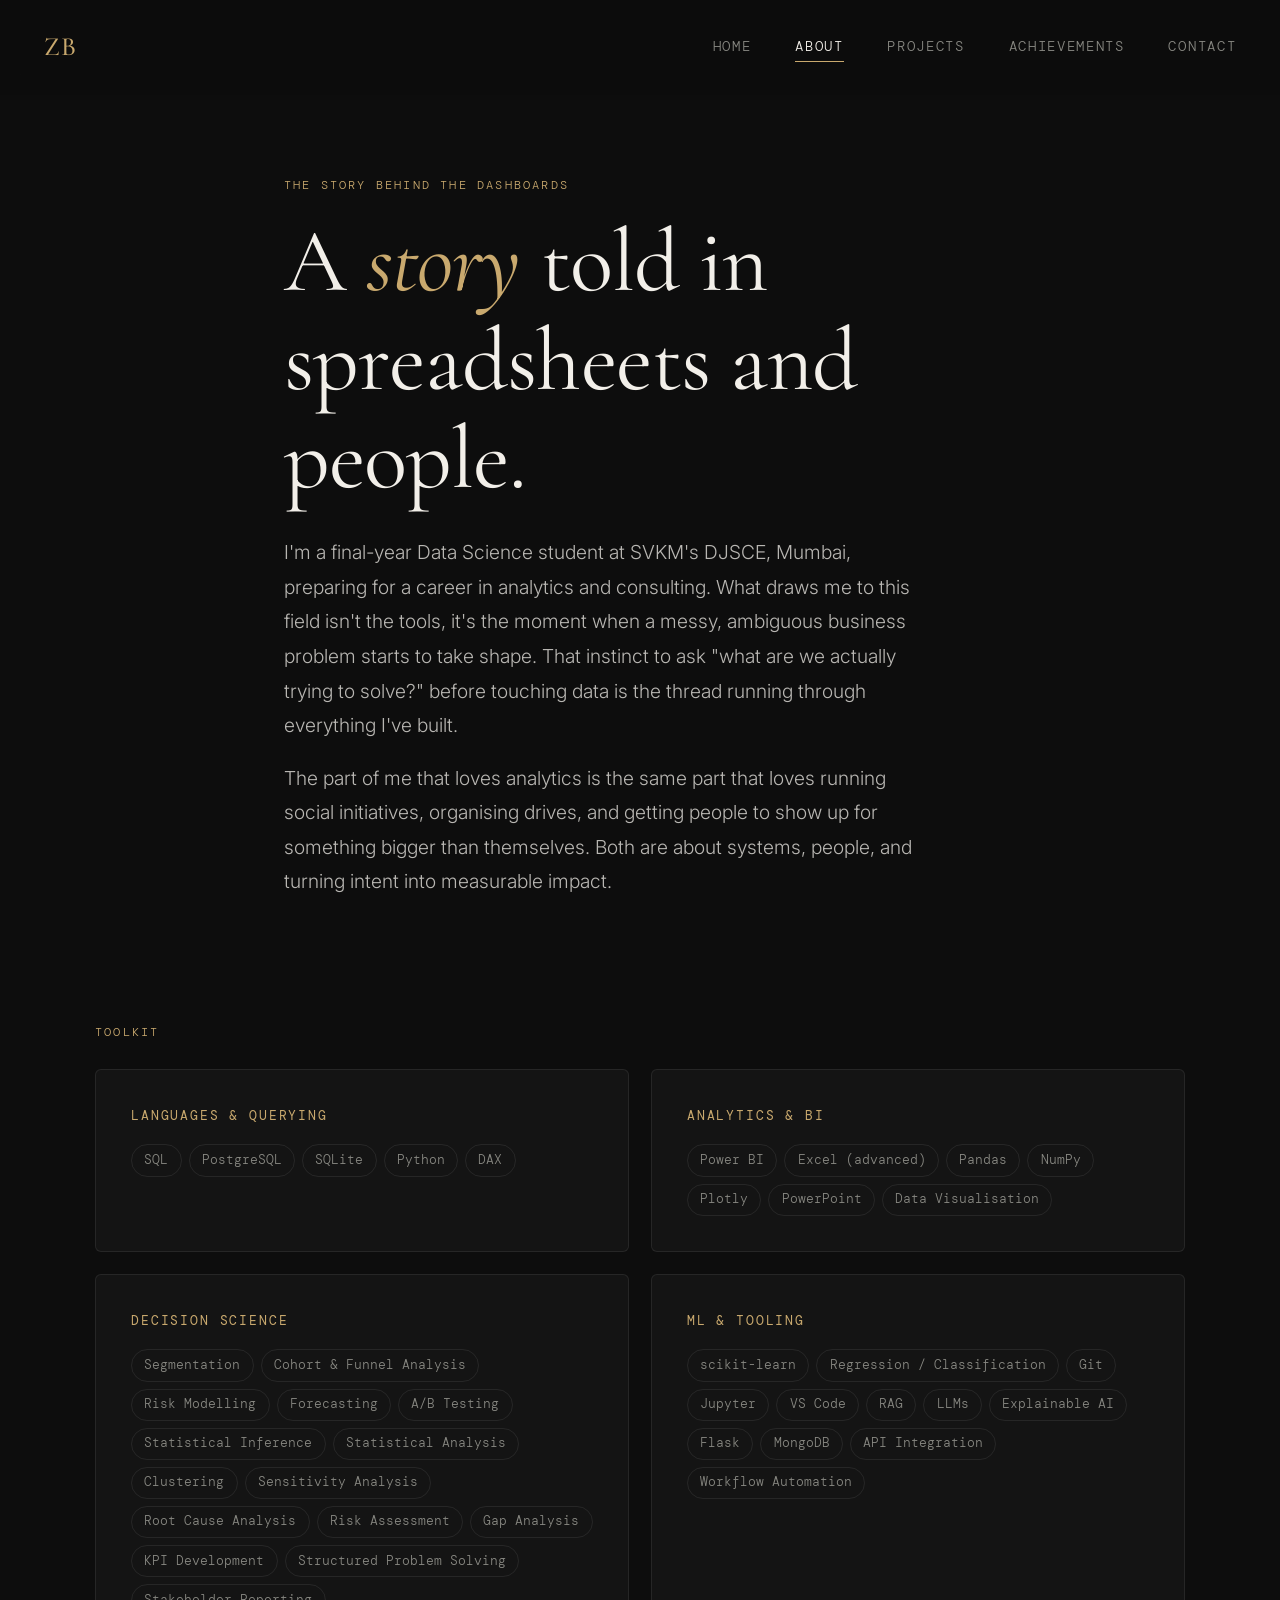
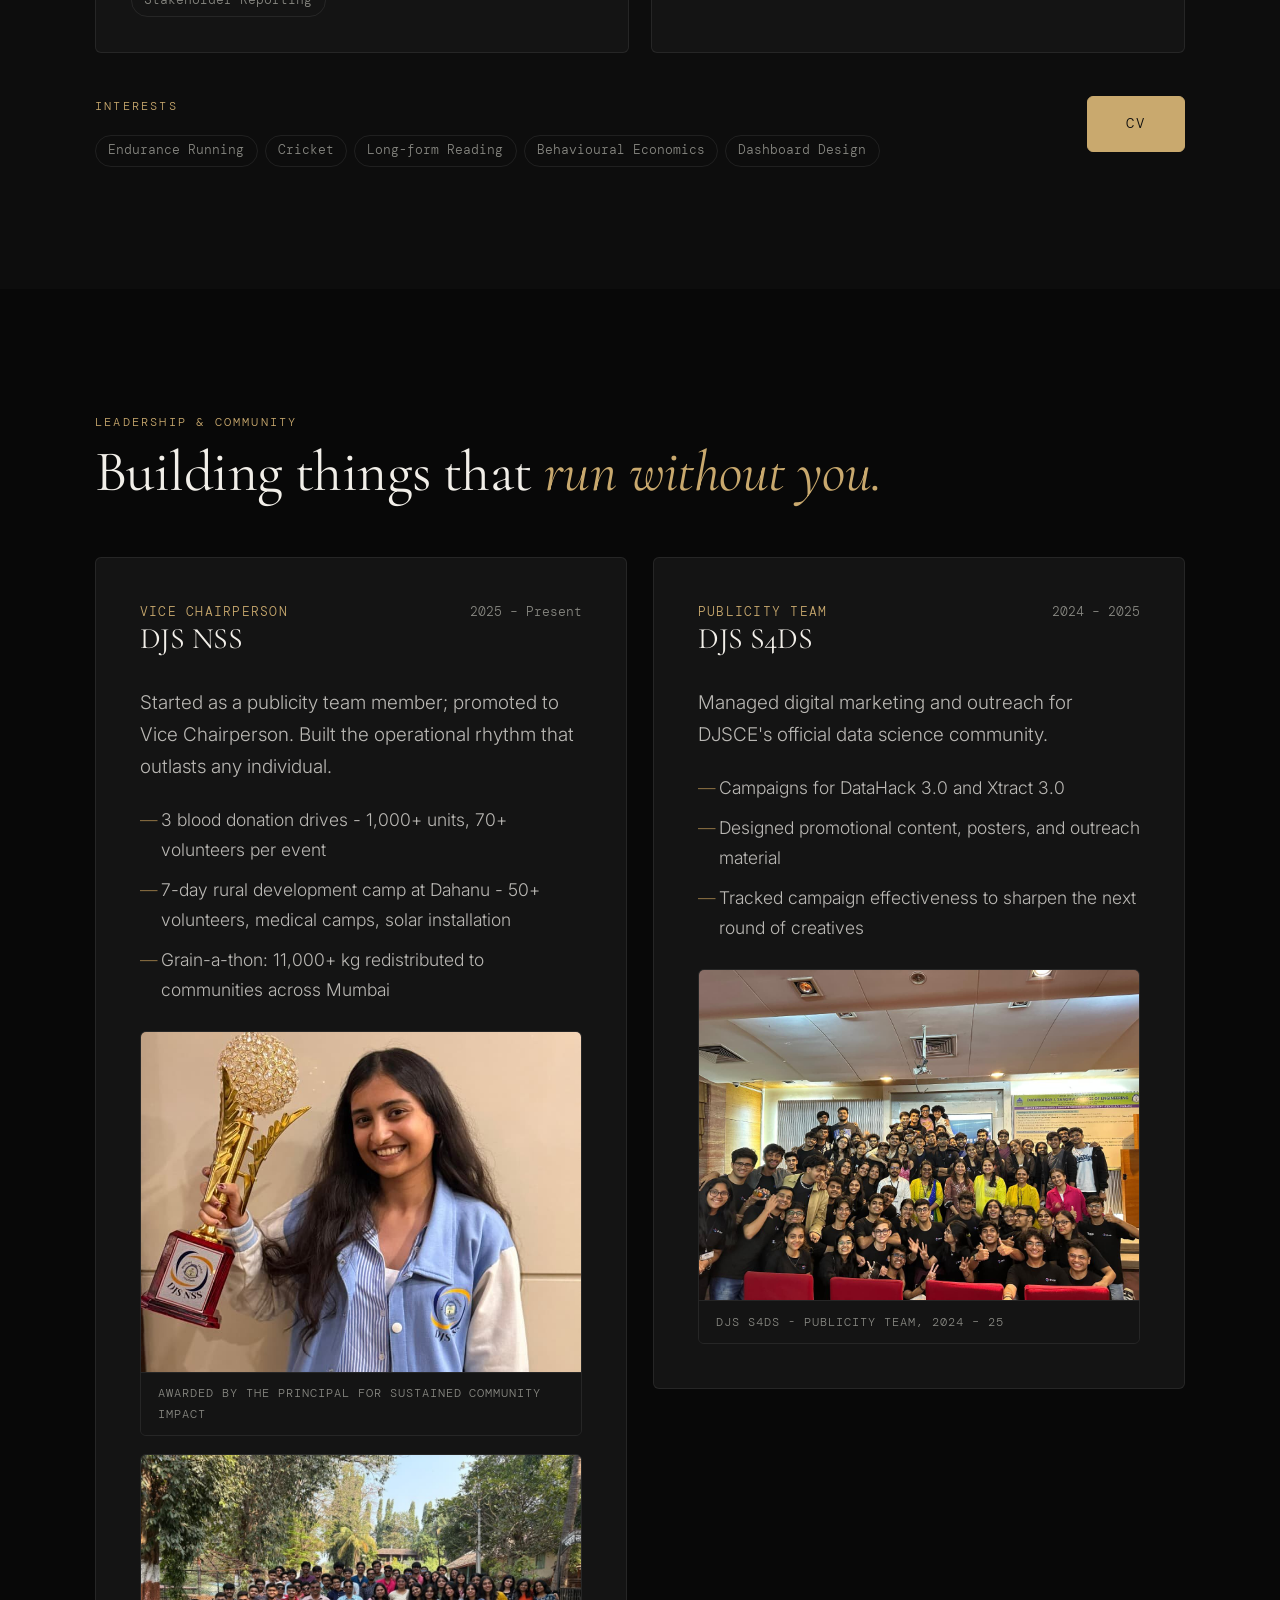
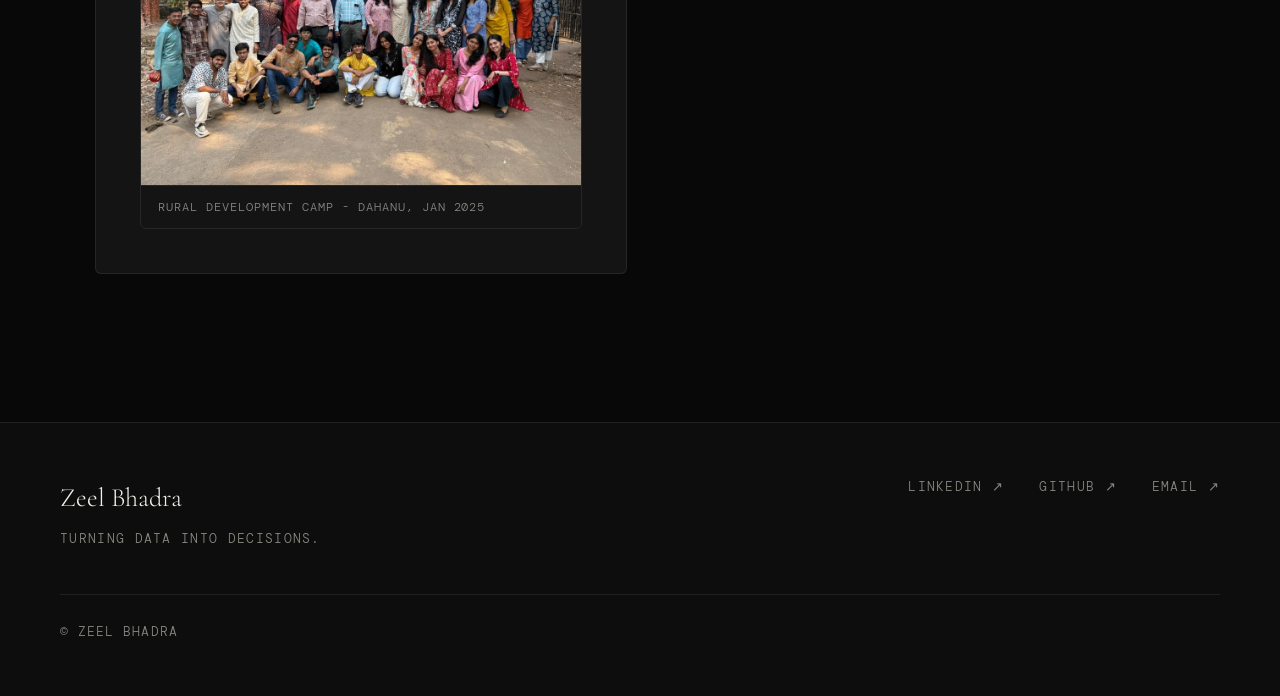
==== commit a0acb88c: "ui changes" ====
--- a/pages/about.html
+++ b/pages/about.html
@@ -7,7 +7,7 @@
   <meta name="description" content="The story behind the dashboards — data analytics, consulting, and the people-side of leadership." />
   <link rel="preconnect" href="https://fonts.googleapis.com" />
   <link rel="preconnect" href="https://fonts.gstatic.com" crossorigin />
-  <link href="https://fonts.googleapis.com/css2?family=Inter:wght@400;500;600;700&family=Plus+Jakarta+Sans:wght@600;700;800&display=swap" rel="stylesheet" />
+  <link href="https://fonts.googleapis.com/css2?family=Cormorant+Garamond:ital,wght@0,300;0,400;0,500;0,600;1,300;1,400&family=Inter:wght@300;400;500&family=DM+Mono:wght@300;400&display=swap" rel="stylesheet" />
   <link rel="stylesheet" href="../css/style.css" />
 </head>
 <body>
--- a/css/style.css
+++ b/css/style.css
@@ -7,21 +7,21 @@
 /* --- RESET & ROOT --- */
 *, *::before, *::after { box-sizing: border-box; margin: 0; padding: 0; }
 :root {
-  --bg:        #f6f7fb;
-  --bg-card:   #ffffff;
-  --bg-dark:   #e9edf7;
-  --surface:   #eef1f8;
-  --border:    rgba(15,23,42,0.12);
-  --border-md: rgba(15,23,42,0.22);
-  --gold:      #3b3fd8;   /* primary accent (indigo) */
-  --gold-dim:  #8b93f0;
-  --white:     #0f172a;   /* main text colour */
-  --muted:     #4b5568;
-  --accent:    #3b3fd8;
-  --ff-serif:  'Plus Jakarta Sans', system-ui, sans-serif;
-  --ff-sans:   'Inter', system-ui, sans-serif;
-  --ff-mono:   'Inter', system-ui, sans-serif;
-  --r:         10px;
+  --bg:        #0d0d0d;
+  --bg-card:   #141414;
+  --bg-dark:   #080808;
+  --surface:   #1a1a1a;
+  --border:    rgba(255,255,255,0.08);
+  --border-md: rgba(255,255,255,0.14);
+  --gold:      #c9a96e;
+  --gold-dim:  #8a6f42;
+  --white:     #f2efe9;
+  --muted:     #888882;
+  --accent:    #c9a96e;
+  --ff-serif:  'Cormorant Garamond', Georgia, serif;
+  --ff-sans:   'DM Sans', system-ui, sans-serif;
+  --ff-mono:   'DM Mono', monospace;
+  --r:         6px;
   --transition: 0.35s cubic-bezier(0.4,0,0.2,1);
 }
 html { scroll-behavior: smooth; font-size: 16px; }
@@ -620,94 +620,34 @@
     text-align: left;
   }
 }
-
 /* =====================================================
-   READABILITY THEME — light palette, clearer type scale
+   SMALL READABILITY BUMP (original look kept)
    ===================================================== */
-html { font-size: 18px; }
-body { font-weight: 400; line-height: 1.7; color: #0f172a; }
-p { font-size: 1.05rem; color: #334155; line-height: 1.75; }
-em { font-style: normal; color: var(--gold); }
-
-h1, h2, h3 { font-weight: 800; line-height: 1.15; letter-spacing: -0.02em; color: #0f172a; }
-h1 { font-size: clamp(2.8rem, 6vw, 4.6rem); }
-h2 { font-size: clamp(2.1rem, 4vw, 3.1rem); }
-h3 { font-size: clamp(1.45rem, 2.4vw, 1.9rem); }
-.pillar h3 { font-size: 1.4rem; }
-.cert-card h3 { font-size: 1.4rem; }
-.cert-simulation-card h2, .extra-cert h4 { color: #0f172a; }
-.extra-cert h4 { font-size: 1.2rem; font-weight: 700; }
-.project-card.featured h3 { font-size: 2rem; }
-
-/* labels / small text: bigger, bolder, no tiny caps */
-.eyebrow { font-size: 0.85rem; font-weight: 700; letter-spacing: 0.12em; color: var(--gold); }
-.nav-logo { font-weight: 800; color: var(--gold); }
-.nav { background: rgba(246,247,251,0.92); border-bottom: 1px solid var(--border); }
-.nav-link { font-size: 0.85rem; font-weight: 600; letter-spacing: 0.08em; color: #4b5568; }
-.nav-link:hover, .nav-link.active { color: #0f172a; }
-.nav-link::after { height: 2px; background: var(--gold); bottom: -6px; }
-.nav-toggle span { background: #0f172a; height: 2px; }
-.mobile-menu a { font-size: 0.95rem; font-weight: 600; }
-.btn-primary, .btn-ghost { font-size: 0.85rem; font-weight: 600; letter-spacing: 0.08em; }
-.btn-primary { background: var(--gold); color: #fff; border-color: var(--gold); }
-.btn-primary:hover { background: transparent; color: var(--gold); }
-.btn-ghost { color: #0f172a; border-color: var(--border-md); }
-.btn-ghost:hover { border-color: var(--gold); color: var(--gold); }
-
-.hero-sub { font-size: 1.15rem; }
-.page-hero .lead { font-size: 1.15rem; color: #334155; }
-.hero-photo-frame { border-color: var(--gold-dim); }
-
-.project-tag, .cert-issuer, .cert-sim-issuer, .extra-cert-issuer,
-.leadership-role, .skills-card-title, .skills-block h4, .project-link {
-  font-size: 0.8rem !important; font-weight: 700; letter-spacing: 0.08em; color: var(--gold);
-}
-.project-tag { border-color: var(--gold-dim); }
-.project-year, .leadership-period, .cert-sim-date, .extra-cert-date, .cert-date,
-.leadership-photo-caption, .footer-tagline, .footer-copy, .cert-verify, .cert-verify-code {
-  font-size: 0.82rem !important; font-weight: 500; color: var(--muted);
-}
-.cert-tasks-title { font-size: 0.82rem !important; font-weight: 700; color: var(--muted); }
-.skill-tag { font-size: 0.85rem; font-weight: 500; padding: 0.35rem 0.85rem; color: #1e293b; background: #fff; border-color: var(--border-md); }
-.skill-tag:hover { border-color: var(--gold); color: var(--gold); }
-.project-tools span { font-size: 0.82rem; font-weight: 500; background: var(--surface); color: #1e293b; padding: 0.3rem 0.7rem; }
-.impact-badge { font-size: 0.85rem; font-weight: 600; background: rgba(59,63,216,0.08); border-color: var(--gold-dim); color: #2a2db5; }
-.footer-links a { font-size: 0.85rem; font-weight: 600; color: #334155; }
-.footer-links a:hover { color: var(--gold); }
-.footer-logo { font-weight: 800; }
-.form-group label { font-size: 0.8rem; font-weight: 600; }
-.contact-item-body a, .contact-item-body span { font-size: 0.9rem; color: #334155; }
-.contact-item-body strong { font-size: 1rem; font-weight: 600; }
-
-/* body-size text in cards */
-.pillar p { font-size: 1rem; }
-.leadership-card ul li, .cert-tasks li, .cert-task-list li { font-size: 1rem; color: #1e293b; line-height: 1.65; }
-.leadership-card ul li::before { color: var(--gold); }
-.cert-sim-desc, .extra-cert-note { font-size: 1rem; color: #334155; }
-.extra-cert-note { font-size: 0.95rem; }
-
-/* surfaces */
-.pillar, .project-card, .project-full-card, .leadership-card, .skills-card,
-.cert-card, .cert-simulation-card, .extra-cert, .contact-item {
-  box-shadow: 0 1px 3px rgba(15,23,42,0.06), 0 4px 14px rgba(15,23,42,0.04);
-}
-.cert-task-list li { background: var(--surface); }
-.section-dark { background: var(--bg-dark); }
-.footer { background: #fff; }
-::-webkit-scrollbar { width: 8px; }
-
-/* --- PROJECT GALLERY (2x2 screenshots) --- */
-.project-gallery {
-  display: grid; grid-template-columns: repeat(2, 1fr);
-  gap: 1rem; margin: 1.5rem 0 0.5rem;
-}
-.project-gallery figure {
-  margin: 0; border: 1px solid var(--border); border-radius: var(--r);
-  overflow: hidden; background: var(--bg-card);
-}
+html { font-size: 17.5px; }
+p { font-size: 1.08rem; }
+.nav-link { font-size: 0.8rem; }
+.btn-primary, .btn-ghost { font-size: 0.8rem; }
+.skill-tag { font-size: 0.72rem; }
+.skills-card-title { font-size: 0.75rem; }
+.project-tag { font-size: 0.7rem; }
+.project-year, .leadership-period, .cert-date { font-size: 0.72rem; }
+.leadership-role { font-size: 0.72rem; }
+.project-tools span { font-size: 0.72rem; }
+.impact-badge { font-size: 0.75rem; }
+.leadership-card ul li { font-size: 1rem; }
+.leadership-photo-caption { font-size: 0.7rem; }
+.footer-tagline, .footer-links a, .footer-copy { font-size: 0.75rem; }
+.form-group label { font-size: 0.72rem; }
+.contact-item-body a, .contact-item-body span { font-size: 0.8rem; }
+
+/* project screenshots: show the full image, never cropped */
+.project-image-wrap { width: 100%; }
+.project-img-placeholder { display: block; width: 100%; }
+.project-image-wrap img { width: 100%; height: auto; max-height: none; object-fit: contain; }
+
+/* CareerCompass 2x2 screenshot gallery */
+.project-gallery { display: grid; grid-template-columns: repeat(2, 1fr); gap: 1rem; margin: 1.5rem 0 0.5rem; }
+.project-gallery figure { margin: 0; border: 1px solid var(--border); border-radius: var(--r); overflow: hidden; background: var(--bg-card); }
 .project-gallery img { width: 100%; height: auto; display: block; }
-.project-gallery figcaption {
-  font-size: 0.85rem; font-weight: 600; color: var(--muted);
-  padding: 0.6rem 0.9rem; border-top: 1px solid var(--border);
-}
+.project-gallery figcaption { font-size: 0.78rem; font-weight: 500; color: var(--muted); padding: 0.6rem 0.9rem; border-top: 1px solid var(--border); }
 @media (max-width: 700px) { .project-gallery { grid-template-columns: 1fr; } }
